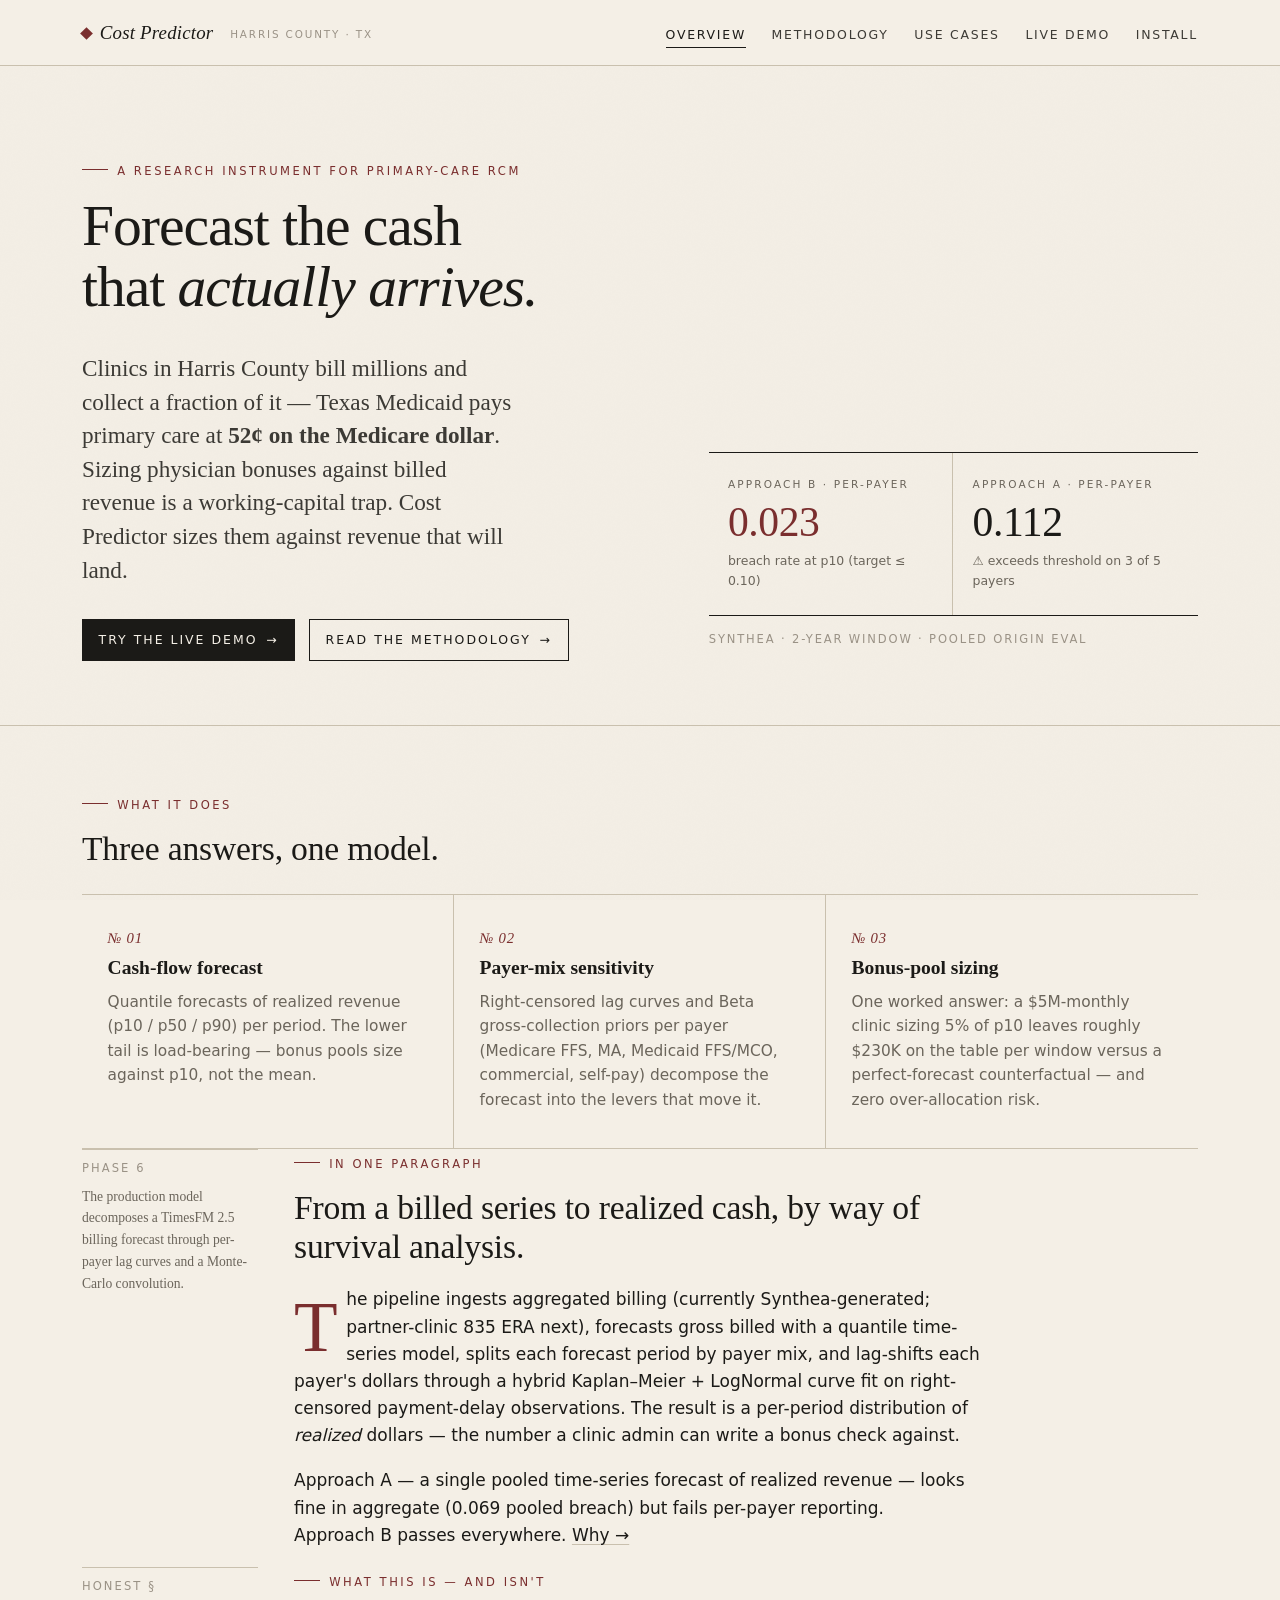
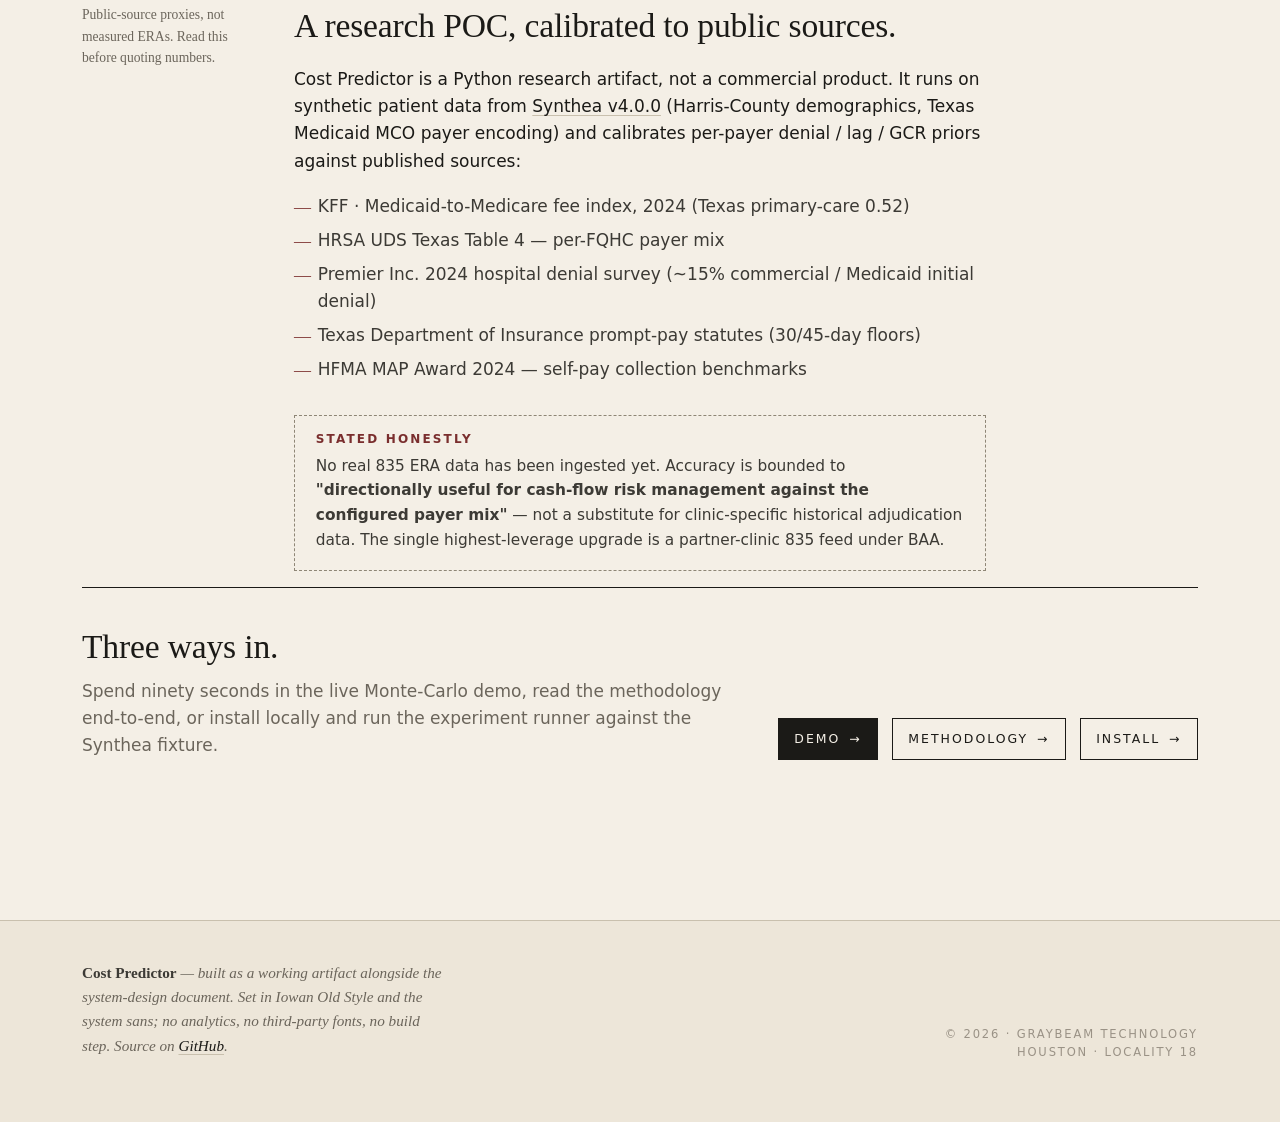
==== index.html @ bbec0653 "Initial commit: static site for Cost Predictor. Five-page documentation + interactive demo for the c" ====
<!doctype html>
<html lang="en">
<head>
  <meta charset="utf-8">
  <meta name="viewport" content="width=device-width, initial-scale=1">
  <title>Cost Predictor — forecasting realized clinic revenue, not billed</title>
  <meta name="description" content="A research POC that forecasts realized medical revenue (cash that arrives) for primary-care clinics in Harris County, TX, so bonuses are sized against money that will land — not invoices.">
  <link rel="stylesheet" href="assets/styles.css">
</head>
<body>
  <a class="skip" href="#main">Skip to content</a>

  <header class="site-header">
    <div class="site-header__inner">
      <a class="brand" href="index.html">
        <span class="brand__mark" aria-hidden="true"></span>
        <span class="brand__name">Cost&nbsp;Predictor</span>
        <sub>Harris County · TX</sub>
      </a>
      <nav class="nav" aria-label="Primary">
        <a href="index.html">Overview</a>
        <a href="methodology.html">Methodology</a>
        <a href="usage.html">Use cases</a>
        <a href="demo.html">Live demo</a>
        <a href="install.html">Install</a>
      </nav>
    </div>
  </header>

  <main id="main">

    <!-- ========== HERO ========== -->
    <section class="hero">
      <div class="container">
        <div class="hero__inner">
          <div>
            <p class="eyebrow">A research instrument for primary-care RCM</p>
            <h1>Forecast the cash<br>that <em>actually&nbsp;arrives.</em></h1>
            <p class="lede">
              Clinics in Harris County bill millions and collect a fraction of it — Texas
              Medicaid pays primary care at <strong>52¢ on the Medicare dollar</strong>.
              Sizing physician bonuses against billed revenue is a working-capital trap.
              Cost Predictor sizes them against revenue that will land.
            </p>
            <div class="btn-row">
              <a class="btn" href="demo.html">Try the live demo</a>
              <a class="btn btn--ghost" href="methodology.html">Read the methodology</a>
            </div>
          </div>

          <aside class="hero__numbers" aria-label="Headline result">
            <div class="stat-grid">
              <div class="stat">
                <div class="stat__label">Approach&nbsp;B · per-payer</div>
                <div class="stat__value stat__value--accent num-old">0.023</div>
                <div class="stat__sub">breach rate at p10 (target ≤ 0.10)</div>
              </div>
              <div class="stat">
                <div class="stat__label">Approach&nbsp;A · per-payer</div>
                <div class="stat__value num-old">0.112</div>
                <div class="stat__sub">⚠ exceeds threshold on 3&nbsp;of&nbsp;5 payers</div>
              </div>
            </div>
            <p class="footer-meta" style="text-align:left; margin-top:.9rem;">
              Synthea · 2-year window · pooled origin&nbsp;eval
            </p>
          </aside>
        </div>
      </div>
    </section>

    <!-- ========== WHAT IT DOES ========== -->
    <section class="container" style="padding-top:4rem;">
      <p class="eyebrow">What it does</p>
      <h2 class="prose" style="margin-bottom:1.6rem;">Three answers, one model.</h2>

      <div class="cards">
        <article class="card">
          <div class="card__num">№ 01</div>
          <h3>Cash-flow forecast</h3>
          <p>
            Quantile forecasts of realized revenue (p10 / p50 / p90) per period.
            The lower tail is load-bearing — bonus pools size against p10, not the mean.
          </p>
        </article>
        <article class="card">
          <div class="card__num">№ 02</div>
          <h3>Payer-mix sensitivity</h3>
          <p>
            Right-censored lag curves and Beta gross-collection priors per payer
            (Medicare FFS, MA, Medicaid FFS/MCO, commercial, self-pay) decompose
            the forecast into the levers that move it.
          </p>
        </article>
        <article class="card">
          <div class="card__num">№ 03</div>
          <h3>Bonus-pool sizing</h3>
          <p>
            One worked answer: a $5M-monthly clinic sizing 5% of p10 leaves
            roughly <span class="num-tab">$230K</span> on the table per window
            versus a perfect-forecast counterfactual — and zero over-allocation risk.
          </p>
        </article>
      </div>
    </section>

    <!-- ========== HOW IT WORKS (TLDR) ========== -->
    <section class="container">
      <div class="layout-margin">
        <aside class="marginalia">
          <span>Phase&nbsp;6</span>
          <em>The production model decomposes a TimesFM&nbsp;2.5 billing forecast through per-payer lag curves and a Monte-Carlo convolution.</em>
        </aside>
        <div class="prose">
          <p class="eyebrow">In one paragraph</p>
          <h2>From a billed series to realized cash, by way of survival analysis.</h2>
          <p class="dropcap">
            The pipeline ingests aggregated billing (currently Synthea-generated; partner-clinic
            835&nbsp;ERA next), forecasts gross billed with a quantile time-series model,
            splits each forecast period by payer mix, and lag-shifts each payer's dollars
            through a hybrid Kaplan–Meier&nbsp;+ LogNormal curve fit on right-censored
            payment-delay observations. The result is a per-period distribution of
            <em>realized</em> dollars — the number a clinic admin can write a bonus
            check against.
          </p>
          <p>
            Approach&nbsp;A — a single pooled time-series forecast of realized revenue —
            looks fine in aggregate (<span class="num-tab">0.069</span> pooled breach)
            but fails per-payer reporting. Approach&nbsp;B passes everywhere.
            <a href="methodology.html#approaches">Why →</a>
          </p>
        </div>
      </div>
    </section>

    <!-- ========== TRUST / DISCLOSURE ========== -->
    <section class="container">
      <div class="layout-margin">
        <aside class="marginalia">
          <span>Honest&nbsp;§</span>
          <em>Public-source proxies, not measured ERAs. Read this before quoting numbers.</em>
        </aside>
        <div class="prose">
          <p class="eyebrow">What this is — and isn't</p>
          <h2>A research POC, calibrated to public sources.</h2>
          <p>
            Cost Predictor is a Python research artifact, not a commercial product.
            It runs on synthetic patient data from <a href="https://github.com/synthetichealth/synthea">Synthea&nbsp;v4.0.0</a>
            (Harris-County demographics, Texas Medicaid MCO payer encoding) and
            calibrates per-payer denial / lag / GCR priors against published sources:
          </p>
          <ul class="dash">
            <li>KFF · Medicaid-to-Medicare fee index, 2024 (Texas primary-care 0.52)</li>
            <li>HRSA UDS Texas Table 4 — per-FQHC payer mix</li>
            <li>Premier Inc. 2024 hospital denial survey (~15% commercial / Medicaid initial denial)</li>
            <li>Texas Department of Insurance prompt-pay statutes (30/45-day floors)</li>
            <li>HFMA MAP Award 2024 — self-pay collection benchmarks</li>
          </ul>
          <div class="disclose">
            <h4>Stated honestly</h4>
            <p>
              No real 835 ERA data has been ingested yet. Accuracy is bounded to
              <strong>"directionally useful for cash-flow risk management against the
              configured payer mix"</strong> — not a substitute for clinic-specific
              historical adjudication data. The single highest-leverage upgrade is a
              partner-clinic 835 feed under BAA.
            </p>
          </div>
        </div>
      </div>
    </section>

    <!-- ========== CTA ========== -->
    <section class="container">
      <div style="border-top:1px solid var(--ink); padding-top:2.5rem; display:grid; grid-template-columns:1fr auto; gap:2rem; align-items:end;">
        <div class="prose">
          <h2 style="margin:0 0 .35em;">Three ways in.</h2>
          <p style="color:var(--ink-mute); margin:0;">
            Spend ninety seconds in the live Monte-Carlo demo, read the methodology end-to-end,
            or install locally and run the experiment runner against the Synthea fixture.
          </p>
        </div>
        <div class="btn-row">
          <a class="btn" href="demo.html">Demo</a>
          <a class="btn btn--ghost" href="methodology.html">Methodology</a>
          <a class="btn btn--ghost" href="install.html">Install</a>
        </div>
      </div>
    </section>

  </main>

  <footer class="site-footer">
    <div class="site-footer__inner">
      <p class="colophon">
        <strong>Cost Predictor</strong> — built as a working artifact alongside
        the system-design document. Set in Iowan Old Style and the system sans;
        no analytics, no third-party fonts, no build step. Source on
        <a href="https://github.com/GrayBeamTechnology/cost-predictor">GitHub</a>.
      </p>
      <p class="footer-meta">
        © 2026 · GrayBeam Technology<br>
        Houston · Locality 18
      </p>
    </div>
  </footer>

  <script src="assets/site.js"></script>
</body>
</html>
---- assets/styles.css ----
/* ==========================================================================
   Cost Predictor — site styles
   Editorial, NEJM-meets-Stripe. Cream paper, deep ink, muted claret accent.
   ========================================================================== */

/* ---- Tokens ------------------------------------------------------------- */

:root {
  /* Ink & paper */
  --paper:          #F4EFE6;     /* warm cream */
  --paper-soft:     #EDE6D9;     /* deeper cream — sidebars, table stripes */
  --paper-edge:     #E2DACB;     /* hairlines on cream */
  --ink:            #1B1A17;     /* near-black, slight warm */
  --ink-soft:       #3C3A35;
  --ink-mute:       #6B655B;     /* secondary copy */
  --ink-faint:      #9A9286;     /* meta */
  --rule:           #C9C0AE;     /* keylines */
  --rule-strong:    #8E8676;

  /* Single accent: muted claret */
  --claret:         #7A2E2E;
  --claret-deep:    #5E2222;
  --claret-faint:   rgba(122, 46, 46, 0.08);

  /* Charts */
  --chart-billed:   #C9C0AE;     /* light hatch */
  --chart-realized: #1B1A17;     /* dark fill */
  --chart-p10:      #7A2E2E;
  --chart-p50:      #1B1A17;
  --chart-p90:      #6B655B;

  /* Type stack */
  --serif: "Iowan Old Style", "Charter", "Palatino Linotype", "Palatino",
           ui-serif, Georgia, serif;
  --sans:  ui-sans-serif, system-ui, -apple-system, "Segoe UI", "Helvetica Neue",
           Arial, "Noto Sans", sans-serif;
  --mono:  ui-monospace, "SF Mono", "Menlo", "Consolas", "Liberation Mono",
           monospace;

  /* Scale */
  --measure: 64ch;
  --gutter: clamp(1.25rem, 2.5vw, 2rem);
  --content-max: 1180px;

  /* Numbers */
  --tnum: "tnum" 1, "lnum" 1;       /* tabular lining */
  --onum: "onum" 1, "pnum" 1;       /* old-style proportional */
}

/* ---- Reset-ish ---------------------------------------------------------- */

*, *::before, *::after { box-sizing: border-box; }

html {
  -webkit-text-size-adjust: 100%;
  text-size-adjust: 100%;
  scroll-behavior: smooth;
}

body {
  margin: 0;
  background: var(--paper);
  color: var(--ink);
  font-family: var(--sans);
  font-size: 17px;
  line-height: 1.6;
  font-feature-settings: "kern" 1, "liga" 1;
  -webkit-font-smoothing: antialiased;
  -moz-osx-font-smoothing: grayscale;
}

img, svg { max-width: 100%; display: block; }

a {
  color: var(--ink);
  text-decoration: underline;
  text-decoration-color: var(--rule);
  text-decoration-thickness: 1px;
  text-underline-offset: 3px;
  transition: text-decoration-color 120ms ease, color 120ms ease;
}
a:hover { text-decoration-color: var(--claret); color: var(--claret); }

::selection { background: var(--claret); color: var(--paper); }

/* ---- Subtle paper grain via SVG noise ---------------------------------- */

body::before {
  content: "";
  position: fixed;
  inset: 0;
  pointer-events: none;
  z-index: 0;
  opacity: 0.35;
  mix-blend-mode: multiply;
  background-image: url("data:image/svg+xml;utf8,<svg xmlns='http://www.w3.org/2000/svg' width='240' height='240'><filter id='n'><feTurbulence type='fractalNoise' baseFrequency='0.9' numOctaves='2' stitchTiles='stitch'/><feColorMatrix values='0 0 0 0 0.10  0 0 0 0 0.09  0 0 0 0 0.08  0 0 0 0.05 0'/></filter><rect width='100%' height='100%' filter='url(%23n)'/></svg>");
}

main, header, footer { position: relative; z-index: 1; }

/* ---- Header / nav ------------------------------------------------------- */

.site-header {
  border-bottom: 1px solid var(--rule);
  background: var(--paper);
}

.site-header__inner {
  max-width: var(--content-max);
  margin: 0 auto;
  padding: 1.1rem var(--gutter);
  display: flex;
  align-items: baseline;
  justify-content: space-between;
  gap: 2rem;
}

.brand {
  display: inline-flex;
  align-items: baseline;
  gap: 0.55rem;
  text-decoration: none;
  color: var(--ink);
  font-family: var(--serif);
  font-style: italic;
  font-size: 1.18rem;
  letter-spacing: 0.01em;
}
.brand__mark {
  display: inline-block;
  width: 9px; height: 9px;
  background: var(--claret);
  transform: translateY(-1px) rotate(45deg);
}
.brand__name { font-style: italic; }

.brand sub {
  font-family: var(--sans);
  font-style: normal;
  font-size: 0.65rem;
  letter-spacing: 0.18em;
  text-transform: uppercase;
  color: var(--ink-faint);
  margin-left: 0.5rem;
  position: relative;
  bottom: 0.05em;
}

.nav { display: flex; gap: 1.6rem; }
.nav a {
  font-family: var(--sans);
  font-size: 0.78rem;
  letter-spacing: 0.14em;
  text-transform: uppercase;
  color: var(--ink-soft);
  text-decoration: none;
  padding-bottom: 2px;
  border-bottom: 1px solid transparent;
}
.nav a:hover { color: var(--claret); border-bottom-color: var(--claret); }
.nav a[aria-current="page"] {
  color: var(--ink);
  border-bottom-color: var(--ink);
}

@media (max-width: 720px) {
  .site-header__inner { flex-direction: column; align-items: flex-start; gap: 0.75rem; }
  .nav { flex-wrap: wrap; gap: 1rem; }
}

/* ---- Layout primitives -------------------------------------------------- */

.container {
  max-width: var(--content-max);
  margin: 0 auto;
  padding: 0 var(--gutter);
}

.prose {
  max-width: var(--measure);
}

main {
  padding-bottom: 5rem;
}

section + section { margin-top: 4.5rem; }

/* Asymmetric editorial grid: marginalia on the left, body on the right */
.layout-margin {
  display: grid;
  grid-template-columns: 11rem 1fr;
  gap: 2.25rem;
  align-items: start;
}
.layout-margin > .marginalia {
  font-family: var(--sans);
  font-size: 0.72rem;
  letter-spacing: 0.18em;
  text-transform: uppercase;
  color: var(--ink-faint);
  padding-top: 0.6rem;
  border-top: 1px solid var(--rule);
}
.layout-margin > .marginalia em {
  display: block;
  font-style: normal;
  letter-spacing: 0;
  text-transform: none;
  font-size: 0.85rem;
  color: var(--ink-mute);
  margin-top: 0.5rem;
  font-family: var(--serif);
}

@media (max-width: 880px) {
  .layout-margin { grid-template-columns: 1fr; gap: 0.75rem; }
  .layout-margin > .marginalia {
    border-top: none;
    border-left: 2px solid var(--claret);
    padding: 0.1rem 0 0.1rem 0.75rem;
  }
}

/* ---- Typography --------------------------------------------------------- */

h1, h2, h3, h4 {
  font-family: var(--serif);
  font-weight: 500;
  color: var(--ink);
  letter-spacing: -0.005em;
  line-height: 1.15;
  margin: 0 0 0.6em;
}

h1 {
  font-size: clamp(2.4rem, 5vw, 3.6rem);
  letter-spacing: -0.018em;
  line-height: 1.05;
}
h2 {
  font-size: clamp(1.6rem, 3vw, 2.1rem);
  margin-top: 0;
}
h3 {
  font-size: 1.18rem;
  font-weight: 600;
  letter-spacing: 0;
}
h4 {
  font-family: var(--sans);
  font-size: 0.75rem;
  letter-spacing: 0.18em;
  text-transform: uppercase;
  color: var(--ink-mute);
  font-weight: 600;
  margin-bottom: 0.4em;
}

p { margin: 0 0 1.05em; }

.eyebrow {
  font-family: var(--sans);
  font-size: 0.72rem;
  letter-spacing: 0.22em;
  text-transform: uppercase;
  color: var(--claret);
  margin: 0 0 1rem;
  display: inline-block;
}
.eyebrow::before {
  content: "";
  display: inline-block;
  width: 1.6rem;
  height: 1px;
  background: var(--claret);
  vertical-align: middle;
  margin-right: 0.6rem;
  transform: translateY(-2px);
}

.lede {
  font-family: var(--serif);
  font-size: clamp(1.2rem, 2vw, 1.45rem);
  line-height: 1.45;
  color: var(--ink-soft);
  max-width: 38ch;
  margin: 0 0 2rem;
}

.dropcap::first-letter {
  font-family: var(--serif);
  float: left;
  font-size: 4.2em;
  line-height: 0.85;
  padding: 0.15em 0.12em 0 0;
  color: var(--claret);
  font-weight: 500;
}

.smallcaps {
  font-variant-caps: all-small-caps;
  letter-spacing: 0.06em;
}

.num-tab { font-variant-numeric: tabular-nums lining-nums; }
.num-old { font-variant-numeric: oldstyle-nums proportional-nums; }

/* Page hero */
.hero {
  padding: clamp(3rem, 7vw, 6rem) 0 clamp(2.5rem, 5vw, 4rem);
  border-bottom: 1px solid var(--rule);
}
.hero__inner {
  display: grid;
  grid-template-columns: 1fr 0.85fr;
  gap: clamp(1.5rem, 4vw, 4rem);
  align-items: end;
}
@media (max-width: 880px) {
  .hero__inner { grid-template-columns: 1fr; }
}

/* ---- Headline numbers (stat block) ------------------------------------- */

.stat-grid {
  display: grid;
  grid-template-columns: repeat(auto-fit, minmax(180px, 1fr));
  gap: 0;
  border-top: 1px solid var(--ink);
  border-bottom: 1px solid var(--ink);
}
.stat {
  padding: 1.4rem 1.2rem 1.5rem;
  border-right: 1px solid var(--rule);
}
.stat:last-child { border-right: none; }
.stat__label {
  font-family: var(--sans);
  font-size: 0.66rem;
  letter-spacing: 0.2em;
  text-transform: uppercase;
  color: var(--ink-mute);
  margin-bottom: 0.6rem;
}
.stat__value {
  font-family: var(--serif);
  font-size: clamp(1.9rem, 3.5vw, 2.6rem);
  font-feature-settings: var(--onum);
  line-height: 1;
  color: var(--ink);
  letter-spacing: -0.01em;
}
.stat__value--accent { color: var(--claret); }
.stat__sub {
  font-family: var(--sans);
  font-size: 0.78rem;
  color: var(--ink-mute);
  margin-top: 0.45rem;
}

@media (max-width: 720px) {
  .stat { border-right: none; border-bottom: 1px solid var(--rule); }
  .stat:last-child { border-bottom: none; }
}

/* ---- Cards (what-it-does) ---------------------------------------------- */

.cards {
  display: grid;
  grid-template-columns: repeat(3, 1fr);
  gap: 0;
  border-top: 1px solid var(--rule);
  border-bottom: 1px solid var(--rule);
}
.card {
  padding: 2rem 1.6rem 2.2rem;
  border-right: 1px solid var(--rule);
  position: relative;
}
.card:last-child { border-right: none; }
.card__num {
  font-family: var(--serif);
  font-style: italic;
  font-size: 0.92rem;
  color: var(--claret);
  margin-bottom: 0.4rem;
  letter-spacing: 0.05em;
}
.card h3 { margin-bottom: 0.5em; font-size: 1.22rem; }
.card p { color: var(--ink-mute); font-size: 0.96rem; margin: 0; }

@media (max-width: 880px) {
  .cards { grid-template-columns: 1fr; }
  .card { border-right: none; border-bottom: 1px solid var(--rule); }
  .card:last-child { border-bottom: none; }
}

/* ---- Buttons / CTAs ----------------------------------------------------- */

.btn-row {
  display: flex;
  gap: 0.85rem;
  flex-wrap: wrap;
  align-items: center;
}

.btn {
  display: inline-flex;
  align-items: center;
  gap: 0.55rem;
  padding: 0.78em 1.25em;
  font-family: var(--sans);
  font-size: 0.78rem;
  letter-spacing: 0.16em;
  text-transform: uppercase;
  text-decoration: none;
  border: 1px solid var(--ink);
  background: var(--ink);
  color: var(--paper);
  transition: background 120ms ease, color 120ms ease, border-color 120ms ease,
              transform 120ms ease;
}
.btn:hover {
  background: var(--claret);
  border-color: var(--claret);
  color: var(--paper);
  text-decoration: none;
}
.btn--ghost {
  background: transparent;
  color: var(--ink);
}
.btn--ghost:hover {
  background: var(--ink);
  color: var(--paper);
}
.btn::after {
  content: "→";
  transition: transform 160ms ease;
}
.btn:hover::after { transform: translateX(3px); }

/* ---- Footer ------------------------------------------------------------- */

.site-footer {
  border-top: 1px solid var(--rule);
  margin-top: 5rem;
  padding: 2.5rem 0 3rem;
  background: var(--paper-soft);
  position: relative;
  z-index: 1;
}
.site-footer__inner {
  max-width: var(--content-max);
  margin: 0 auto;
  padding: 0 var(--gutter);
  display: grid;
  grid-template-columns: 1fr auto;
  gap: 1.5rem;
  align-items: end;
}
.colophon {
  font-family: var(--serif);
  font-style: italic;
  font-size: 0.95rem;
  color: var(--ink-mute);
  max-width: 48ch;
}
.colophon strong { font-weight: 600; color: var(--ink-soft); font-style: normal; }

.footer-meta {
  font-family: var(--sans);
  font-size: 0.72rem;
  letter-spacing: 0.16em;
  text-transform: uppercase;
  color: var(--ink-faint);
  text-align: right;
}
.footer-meta a { color: var(--ink-soft); }

@media (max-width: 720px) {
  .site-footer__inner { grid-template-columns: 1fr; }
  .footer-meta { text-align: left; }
}

/* ---- Tables ------------------------------------------------------------- */

table {
  width: 100%;
  border-collapse: collapse;
  font-variant-numeric: tabular-nums lining-nums;
  font-size: 0.95rem;
  margin: 1.4rem 0 1.8rem;
}
thead th {
  text-align: left;
  font-family: var(--sans);
  font-size: 0.68rem;
  letter-spacing: 0.16em;
  text-transform: uppercase;
  color: var(--ink-mute);
  border-bottom: 1px solid var(--ink);
  padding: 0.55rem 0.85rem 0.5rem;
  font-weight: 600;
}
tbody td {
  border-bottom: 1px solid var(--paper-edge);
  padding: 0.65rem 0.85rem;
  color: var(--ink-soft);
}
tbody tr:last-child td { border-bottom: 1px solid var(--rule); }
.num { text-align: right; font-variant-numeric: tabular-nums lining-nums; }
.warn { color: var(--claret); font-weight: 600; }
.win  { color: var(--ink); font-weight: 600; }

caption {
  caption-side: top;
  text-align: left;
  font-family: var(--sans);
  font-size: 0.72rem;
  letter-spacing: 0.16em;
  text-transform: uppercase;
  color: var(--ink-mute);
  margin-bottom: 0.65rem;
}

/* ---- Code blocks -------------------------------------------------------- */

code, kbd, samp, pre {
  font-family: var(--mono);
}
code {
  font-size: 0.88em;
  background: var(--paper-soft);
  border: 1px solid var(--paper-edge);
  padding: 0.08em 0.42em;
  border-radius: 2px;
}

pre {
  position: relative;
  background: #FAF6EE;
  border: 1px solid var(--rule);
  border-left: 3px solid var(--claret);
  padding: 1rem 1.1rem 1rem;
  font-size: 0.84rem;
  line-height: 1.55;
  overflow-x: auto;
  margin: 1.2rem 0 1.6rem;
}
pre code {
  background: none;
  border: none;
  padding: 0;
  font-size: inherit;
}

.code-copy {
  position: absolute;
  top: 0.5rem;
  right: 0.55rem;
  font-family: var(--sans);
  font-size: 0.62rem;
  letter-spacing: 0.16em;
  text-transform: uppercase;
  color: var(--ink-faint);
  background: var(--paper);
  border: 1px solid var(--rule);
  padding: 0.32rem 0.55rem;
  cursor: pointer;
  transition: color 120ms ease, border-color 120ms ease;
}
.code-copy:hover { color: var(--claret); border-color: var(--claret); }
.code-copy[data-state="copied"] { color: var(--ink); border-color: var(--ink); }

/* ---- Lists -------------------------------------------------------------- */

ul, ol { padding-left: 1.4rem; margin: 0 0 1.05em; }
li { margin-bottom: 0.4em; color: var(--ink-soft); }
li::marker { color: var(--ink-faint); }

ul.dash {
  list-style: none;
  padding-left: 0;
}
ul.dash li {
  position: relative;
  padding-left: 1.4em;
}
ul.dash li::before {
  content: "—";
  color: var(--claret);
  position: absolute;
  left: 0;
  font-family: var(--serif);
}

/* ---- Pull-quote / sidenote --------------------------------------------- */

.pull {
  font-family: var(--serif);
  font-size: clamp(1.3rem, 2.2vw, 1.6rem);
  line-height: 1.35;
  color: var(--ink);
  border-left: 2px solid var(--claret);
  padding: 0.2em 0 0.2em 1.1em;
  margin: 2rem 0;
  font-style: italic;
}

.callout {
  background: var(--paper-soft);
  border: 1px solid var(--rule);
  padding: 1.2rem 1.3rem;
  margin: 1.6rem 0;
  font-size: 0.95rem;
}
.callout strong { color: var(--ink); }

/* ---- Tabs (install page) ----------------------------------------------- */

.tabs {
  display: flex;
  gap: 0;
  border-bottom: 1px solid var(--ink);
  margin-bottom: 1.8rem;
}
.tab-btn {
  font-family: var(--sans);
  font-size: 0.78rem;
  letter-spacing: 0.16em;
  text-transform: uppercase;
  background: transparent;
  border: none;
  border-bottom: 2px solid transparent;
  padding: 0.85rem 1.3rem;
  margin-bottom: -1px;
  color: var(--ink-mute);
  cursor: pointer;
  transition: color 120ms ease, border-color 120ms ease;
}
.tab-btn:hover { color: var(--claret); }
.tab-btn[aria-selected="true"] {
  color: var(--ink);
  border-bottom-color: var(--ink);
}

.tab-panel { display: none; }
.tab-panel[data-active="true"] { display: block; }

/* ---- Demo controls ----------------------------------------------------- */

.demo-grid {
  display: grid;
  grid-template-columns: minmax(280px, 360px) 1fr;
  gap: 2.5rem;
  align-items: start;
}
@media (max-width: 980px) {
  .demo-grid { grid-template-columns: 1fr; }
}

.controls {
  background: var(--paper-soft);
  border: 1px solid var(--rule);
  padding: 1.5rem 1.4rem 1.7rem;
  position: sticky;
  top: 1rem;
}
.controls h2 {
  font-size: 1.05rem;
  font-family: var(--sans);
  text-transform: uppercase;
  letter-spacing: 0.16em;
  margin-bottom: 1.2rem;
  color: var(--ink-mute);
  font-weight: 600;
}

.field {
  margin-bottom: 1.1rem;
}
.field__head {
  display: flex;
  justify-content: space-between;
  align-items: baseline;
  margin-bottom: 0.35rem;
}
.field__label {
  font-family: var(--sans);
  font-size: 0.78rem;
  font-weight: 600;
  letter-spacing: 0.04em;
  color: var(--ink);
}
.field__value {
  font-family: var(--serif);
  font-feature-settings: var(--onum);
  font-size: 1.05rem;
  color: var(--claret);
  font-style: italic;
}
.field__sub {
  font-family: var(--sans);
  font-size: 0.74rem;
  color: var(--ink-faint);
  margin-top: 0.25rem;
}

input[type="range"] {
  -webkit-appearance: none;
  appearance: none;
  width: 100%;
  height: 22px;
  background: transparent;
  cursor: pointer;
}
input[type="range"]:focus { outline: none; }
input[type="range"]::-webkit-slider-runnable-track {
  height: 2px;
  background: var(--rule-strong);
  border-radius: 0;
}
input[type="range"]::-moz-range-track {
  height: 2px;
  background: var(--rule-strong);
}
input[type="range"]::-webkit-slider-thumb {
  -webkit-appearance: none;
  appearance: none;
  height: 16px;
  width: 16px;
  border-radius: 50%;
  background: var(--paper);
  border: 2px solid var(--ink);
  margin-top: -7px;
  transition: background 120ms ease, transform 120ms ease;
}
input[type="range"]:hover::-webkit-slider-thumb { background: var(--claret); border-color: var(--claret); }
input[type="range"]:focus-visible::-webkit-slider-thumb { box-shadow: 0 0 0 3px var(--claret-faint); }
input[type="range"]::-moz-range-thumb {
  height: 14px;
  width: 14px;
  border-radius: 50%;
  background: var(--paper);
  border: 2px solid var(--ink);
}

.radio-row {
  display: flex;
  gap: 0;
  border: 1px solid var(--rule);
}
.radio-row label {
  flex: 1;
  text-align: center;
  font-family: var(--sans);
  font-size: 0.78rem;
  letter-spacing: 0.04em;
  padding: 0.55rem 0.4rem;
  cursor: pointer;
  border-right: 1px solid var(--rule);
  transition: background 120ms ease, color 120ms ease;
}
.radio-row label:last-child { border-right: none; }
.radio-row input { position: absolute; opacity: 0; pointer-events: none; }
.radio-row input:checked + span,
.radio-row label.is-checked { color: var(--paper); }
.radio-row label:has(input:checked) {
  background: var(--ink);
  color: var(--paper);
}

/* Demo readouts */
.readout-grid {
  display: grid;
  grid-template-columns: repeat(3, 1fr);
  gap: 0;
  border-top: 1px solid var(--ink);
  border-bottom: 1px solid var(--rule);
  margin-bottom: 1.5rem;
}
.readout {
  padding: 1.1rem 1rem 1.2rem;
  border-right: 1px solid var(--rule);
}
.readout:last-child { border-right: none; }
.readout__label {
  font-family: var(--sans);
  font-size: 0.66rem;
  letter-spacing: 0.18em;
  text-transform: uppercase;
  color: var(--ink-mute);
  margin-bottom: 0.5rem;
}
.readout__value {
  font-family: var(--serif);
  font-feature-settings: var(--onum);
  font-size: clamp(1.5rem, 2.4vw, 1.9rem);
  line-height: 1;
}
.readout__value--accent { color: var(--claret); }
.readout__sub { font-family: var(--sans); font-size: 0.74rem; color: var(--ink-mute); margin-top: 0.4rem; }

@media (max-width: 720px) {
  .readout-grid { grid-template-columns: 1fr; }
  .readout { border-right: none; border-bottom: 1px solid var(--paper-edge); }
}

.banner {
  display: flex;
  justify-content: space-between;
  align-items: center;
  gap: 1.5rem;
  padding: 1rem 1.2rem;
  border: 1px solid var(--ink);
  background: var(--ink);
  color: var(--paper);
  margin-bottom: 1.5rem;
}
.banner__title {
  font-family: var(--sans);
  font-size: 0.72rem;
  letter-spacing: 0.18em;
  text-transform: uppercase;
  color: var(--paper);
  opacity: 0.75;
}
.banner__value {
  font-family: var(--serif);
  font-style: italic;
  font-size: clamp(1.6rem, 2.6vw, 2rem);
  font-feature-settings: var(--onum);
  color: #E9C16A;        /* warm gold within the dark banner — a single permitted secondary */
}

.badge {
  display: inline-flex;
  align-items: baseline;
  gap: 0.5rem;
  padding: 0.32em 0.7em;
  font-family: var(--sans);
  font-size: 0.72rem;
  letter-spacing: 0.12em;
  text-transform: uppercase;
  border: 1px solid var(--rule);
  background: var(--paper);
  color: var(--ink-mute);
}
.badge--good { border-color: var(--ink); color: var(--ink); }
.badge--warn { border-color: var(--claret); color: var(--claret); }
.badge__dot {
  display: inline-block;
  width: 6px; height: 6px; border-radius: 50%;
  background: var(--ink);
}
.badge--good .badge__dot { background: var(--ink); }
.badge--warn .badge__dot { background: var(--claret); }

/* Charts container */
.chart-block {
  background: var(--paper);
  border: 1px solid var(--rule);
  padding: 1.2rem 1.3rem 1.4rem;
  margin-bottom: 1.4rem;
}
.chart-block h3 {
  font-family: var(--sans);
  font-size: 0.72rem;
  letter-spacing: 0.18em;
  text-transform: uppercase;
  color: var(--ink-mute);
  margin-bottom: 0.95rem;
  font-weight: 600;
}

/* Methodology section markers */
.section-num {
  font-family: var(--serif);
  font-size: 0.78rem;
  letter-spacing: 0.05em;
  color: var(--claret);
  font-style: italic;
  margin-right: 0.6rem;
}

/* Architecture diagram surround */
.figure {
  margin: 2rem 0 2.4rem;
  border: 1px solid var(--rule);
  background: #FAF6EE;
  padding: 1.5rem 1.4rem 1.2rem;
}
.figure svg { width: 100%; height: auto; }
.figure figcaption {
  font-family: var(--sans);
  font-size: 0.78rem;
  color: var(--ink-mute);
  margin-top: 1rem;
  padding-top: 0.7rem;
  border-top: 1px solid var(--paper-edge);
  font-style: normal;
}
.figure figcaption strong {
  font-family: var(--sans);
  letter-spacing: 0.1em;
  text-transform: uppercase;
  font-size: 0.7rem;
  color: var(--claret);
  font-weight: 600;
  margin-right: 0.5rem;
}

/* Anchor list (methodology contents) */
.toc {
  margin: 0 0 2.5rem;
  padding: 1.1rem 1.2rem;
  background: var(--paper-soft);
  border-left: 2px solid var(--ink);
}
.toc h4 { margin: 0 0 0.6em; }
.toc ol {
  margin: 0;
  padding-left: 1.3rem;
  font-family: var(--serif);
  font-size: 1rem;
  font-feature-settings: var(--onum);
}
.toc ol li { color: var(--ink-soft); }
.toc a {
  text-decoration: none;
  color: var(--ink-soft);
}
.toc a:hover { color: var(--claret); }

/* Limitations list */
.limit-list {
  list-style: none;
  padding: 0;
  margin: 1.2rem 0;
  border-top: 1px solid var(--rule);
}
.limit-list li {
  padding: 0.85rem 0 0.85rem 1.5em;
  border-bottom: 1px solid var(--paper-edge);
  position: relative;
  font-size: 0.96rem;
  color: var(--ink-soft);
}
.limit-list li::before {
  content: "§";
  position: absolute;
  left: 0;
  top: 0.95rem;
  color: var(--claret);
  font-family: var(--serif);
  font-style: italic;
  font-size: 0.95em;
}

/* Honest Disclosure box */
.disclose {
  border: 1px dashed var(--rule-strong);
  padding: 1.1rem 1.3rem;
  margin: 2rem 0 1rem;
  background: transparent;
}
.disclose h4 {
  color: var(--claret);
  margin-bottom: 0.55em;
}
.disclose p { margin: 0; font-size: 0.96rem; color: var(--ink-soft); }

/* Skip link */
.skip {
  position: absolute;
  left: -9999px;
  top: auto;
}
.skip:focus {
  position: fixed;
  top: 1rem; left: 1rem;
  background: var(--ink); color: var(--paper);
  padding: 0.6rem 0.9rem; z-index: 100;
}
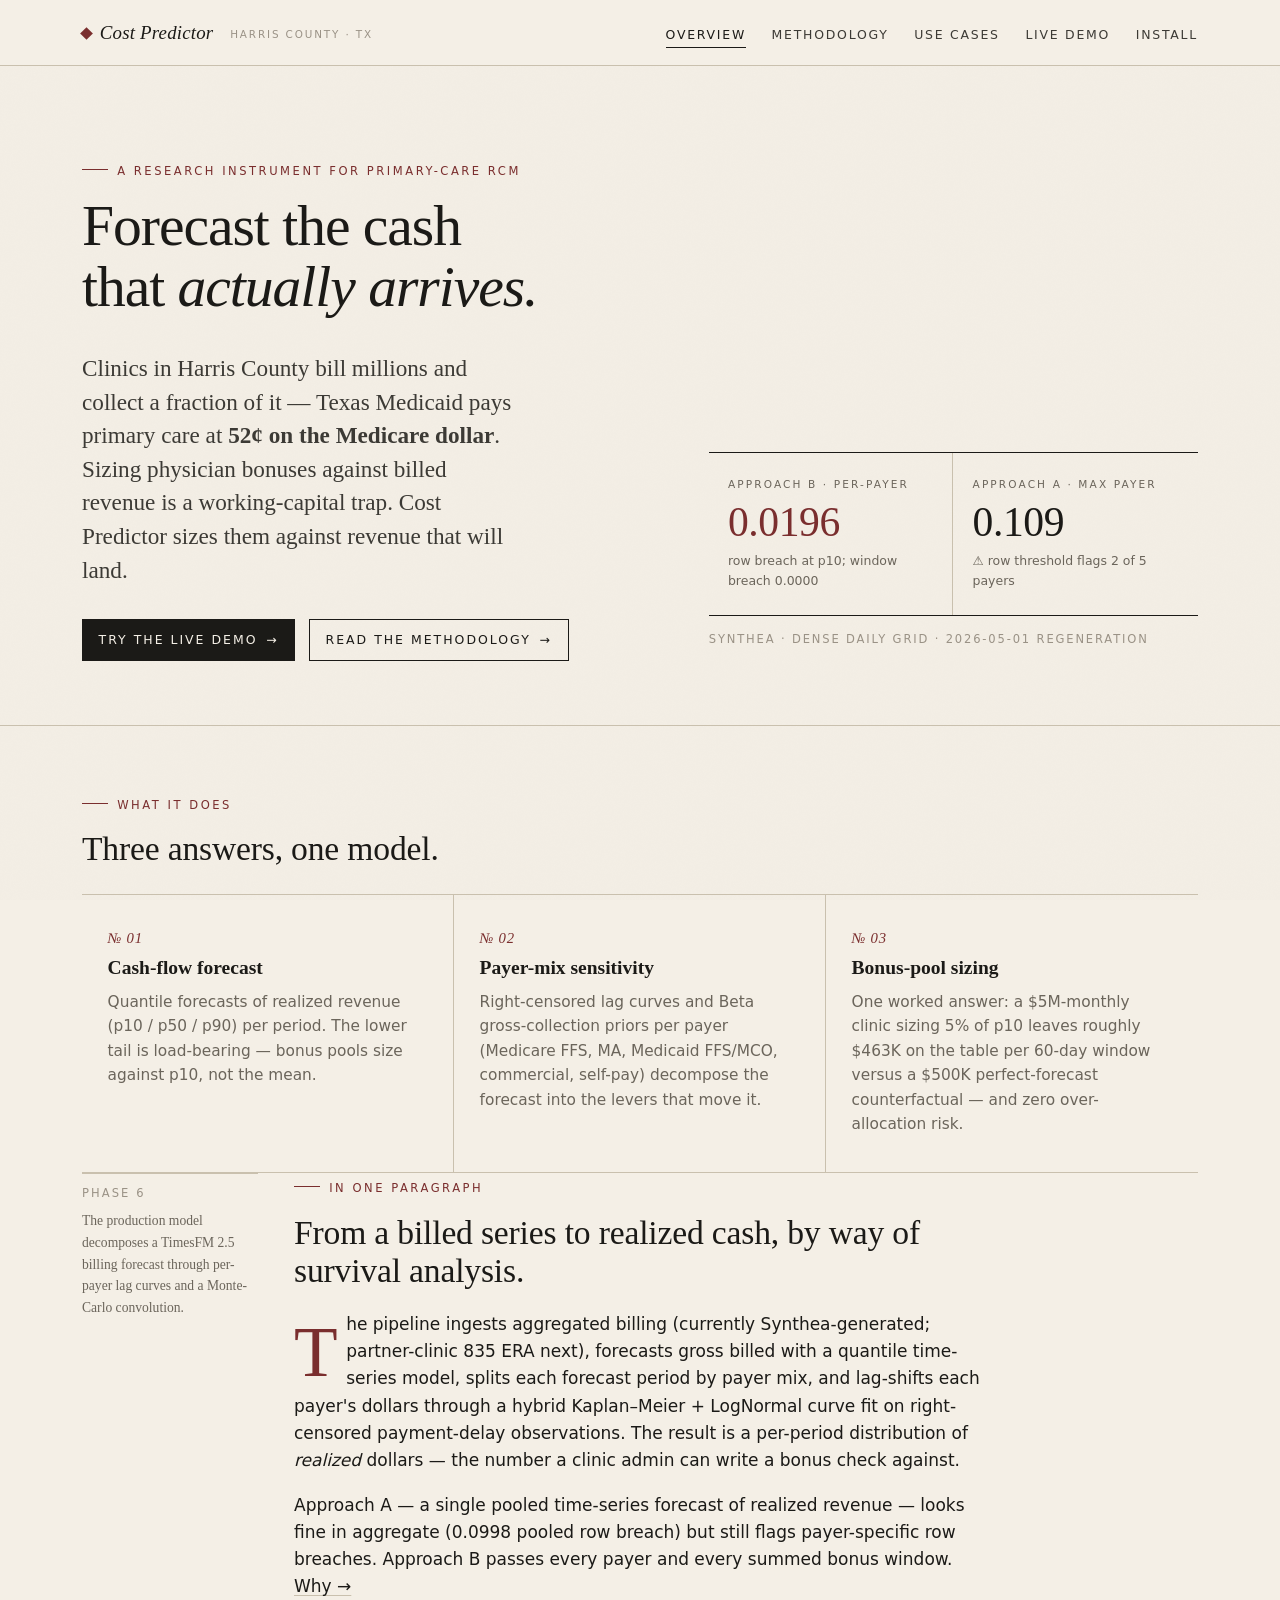
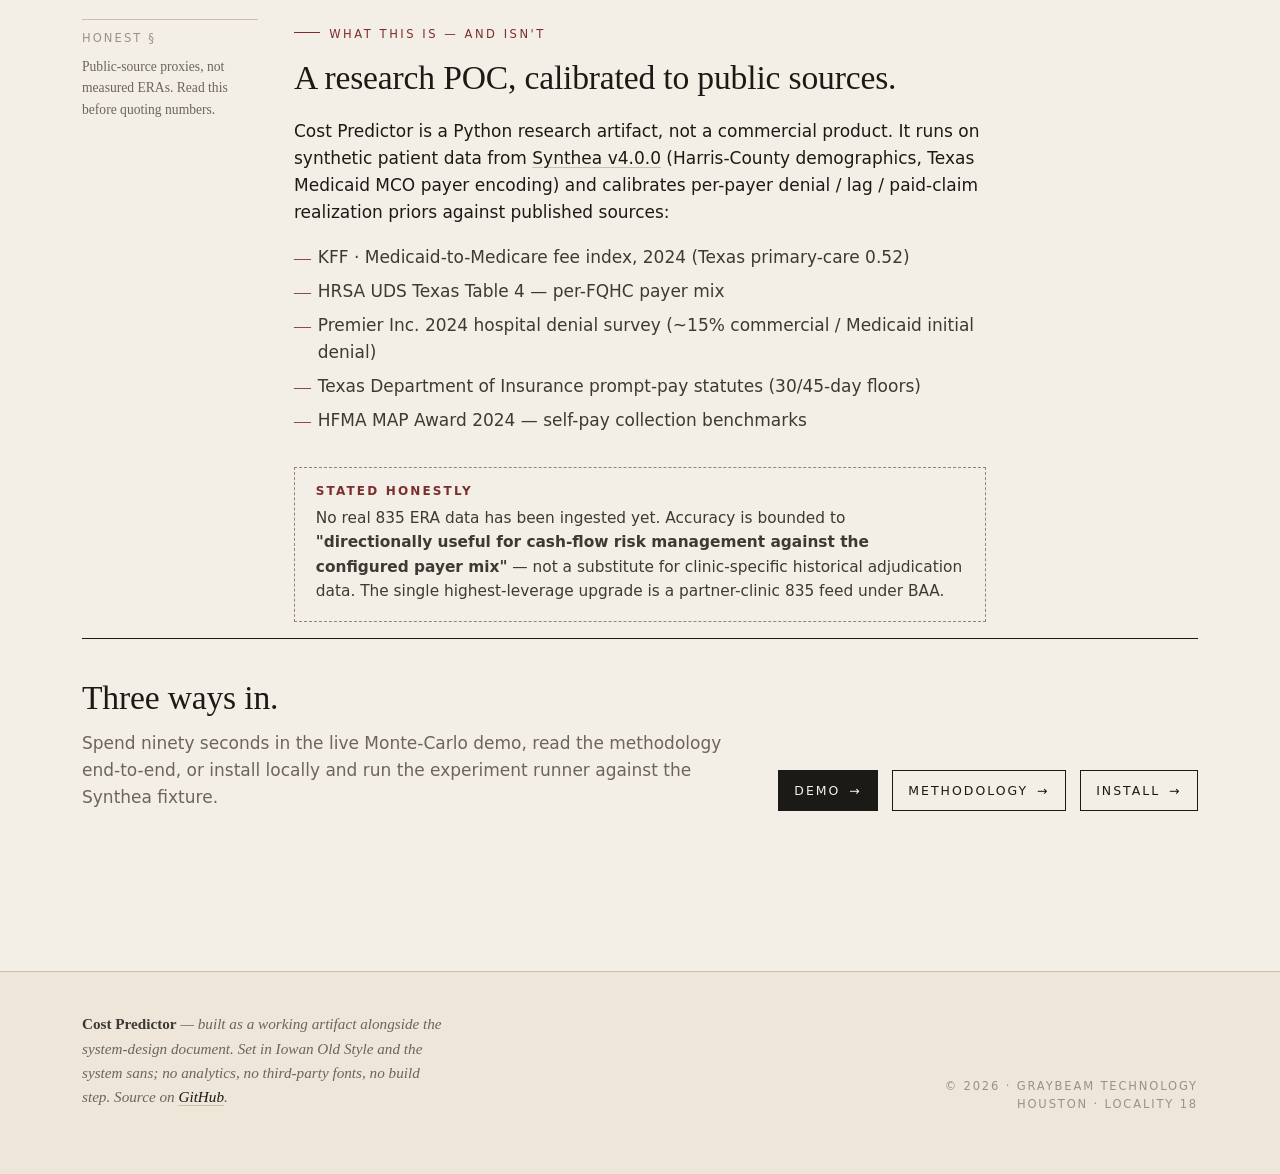
==== commit e7650785: "Refresh site with regenerated phase 6 metrics" ====
--- a/index.html
+++ b/index.html
@@ -52,17 +52,17 @@
             <div class="stat-grid">
               <div class="stat">
                 <div class="stat__label">Approach&nbsp;B · per-payer</div>
-                <div class="stat__value stat__value--accent num-old">0.023</div>
-                <div class="stat__sub">breach rate at p10 (target ≤ 0.10)</div>
+                <div class="stat__value stat__value--accent num-old">0.0196</div>
+                <div class="stat__sub">row breach at p10; window breach 0.0000</div>
               </div>
               <div class="stat">
-                <div class="stat__label">Approach&nbsp;A · per-payer</div>
-                <div class="stat__value num-old">0.112</div>
-                <div class="stat__sub">⚠ exceeds threshold on 3&nbsp;of&nbsp;5 payers</div>
+                <div class="stat__label">Approach&nbsp;A · max payer</div>
+                <div class="stat__value num-old">0.109</div>
+                <div class="stat__sub">⚠ row threshold flags 2&nbsp;of&nbsp;5 payers</div>
               </div>
             </div>
             <p class="footer-meta" style="text-align:left; margin-top:.9rem;">
-              Synthea · 2-year window · pooled origin&nbsp;eval
+              Synthea · dense daily grid · 2026-05-01 regeneration
             </p>
           </aside>
         </div>
@@ -97,8 +97,9 @@
           <h3>Bonus-pool sizing</h3>
           <p>
             One worked answer: a $5M-monthly clinic sizing 5% of p10 leaves
-            roughly <span class="num-tab">$230K</span> on the table per window
-            versus a perfect-forecast counterfactual — and zero over-allocation risk.
+            roughly <span class="num-tab">$463K</span> on the table per 60-day
+            window versus a $500K perfect-forecast counterfactual — and zero
+            over-allocation risk.
           </p>
         </article>
       </div>
@@ -125,8 +126,9 @@
           </p>
           <p>
             Approach&nbsp;A — a single pooled time-series forecast of realized revenue —
-            looks fine in aggregate (<span class="num-tab">0.069</span> pooled breach)
-            but fails per-payer reporting. Approach&nbsp;B passes everywhere.
+            looks fine in aggregate (<span class="num-tab">0.0998</span> pooled row breach)
+            but still flags payer-specific row breaches. Approach&nbsp;B passes
+            every payer and every summed bonus window.
             <a href="methodology.html#approaches">Why →</a>
           </p>
         </div>
@@ -147,7 +149,7 @@
             Cost Predictor is a Python research artifact, not a commercial product.
             It runs on synthetic patient data from <a href="https://github.com/synthetichealth/synthea">Synthea&nbsp;v4.0.0</a>
             (Harris-County demographics, Texas Medicaid MCO payer encoding) and
-            calibrates per-payer denial / lag / GCR priors against published sources:
+            calibrates per-payer denial / lag / paid-claim realization priors against published sources:
           </p>
           <ul class="dash">
             <li>KFF · Medicaid-to-Medicare fee index, 2024 (Texas primary-care 0.52)</li>
